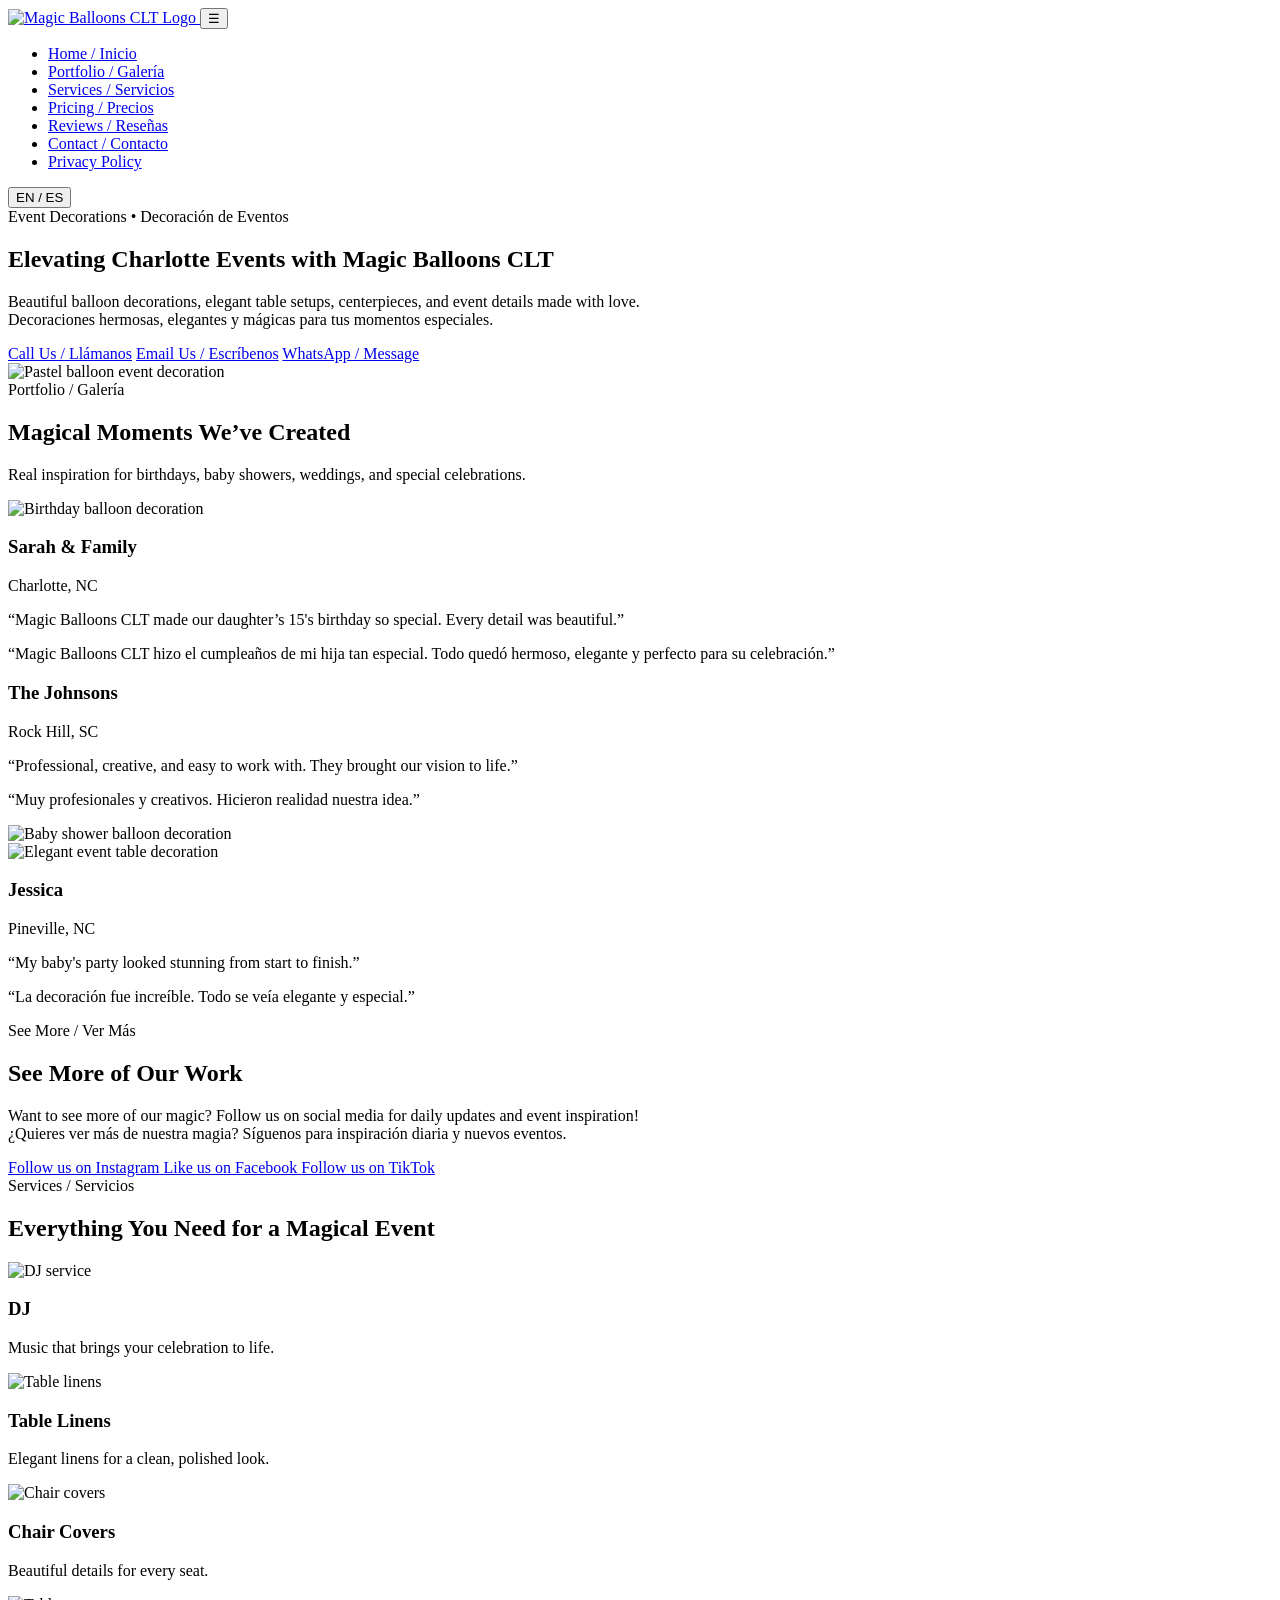
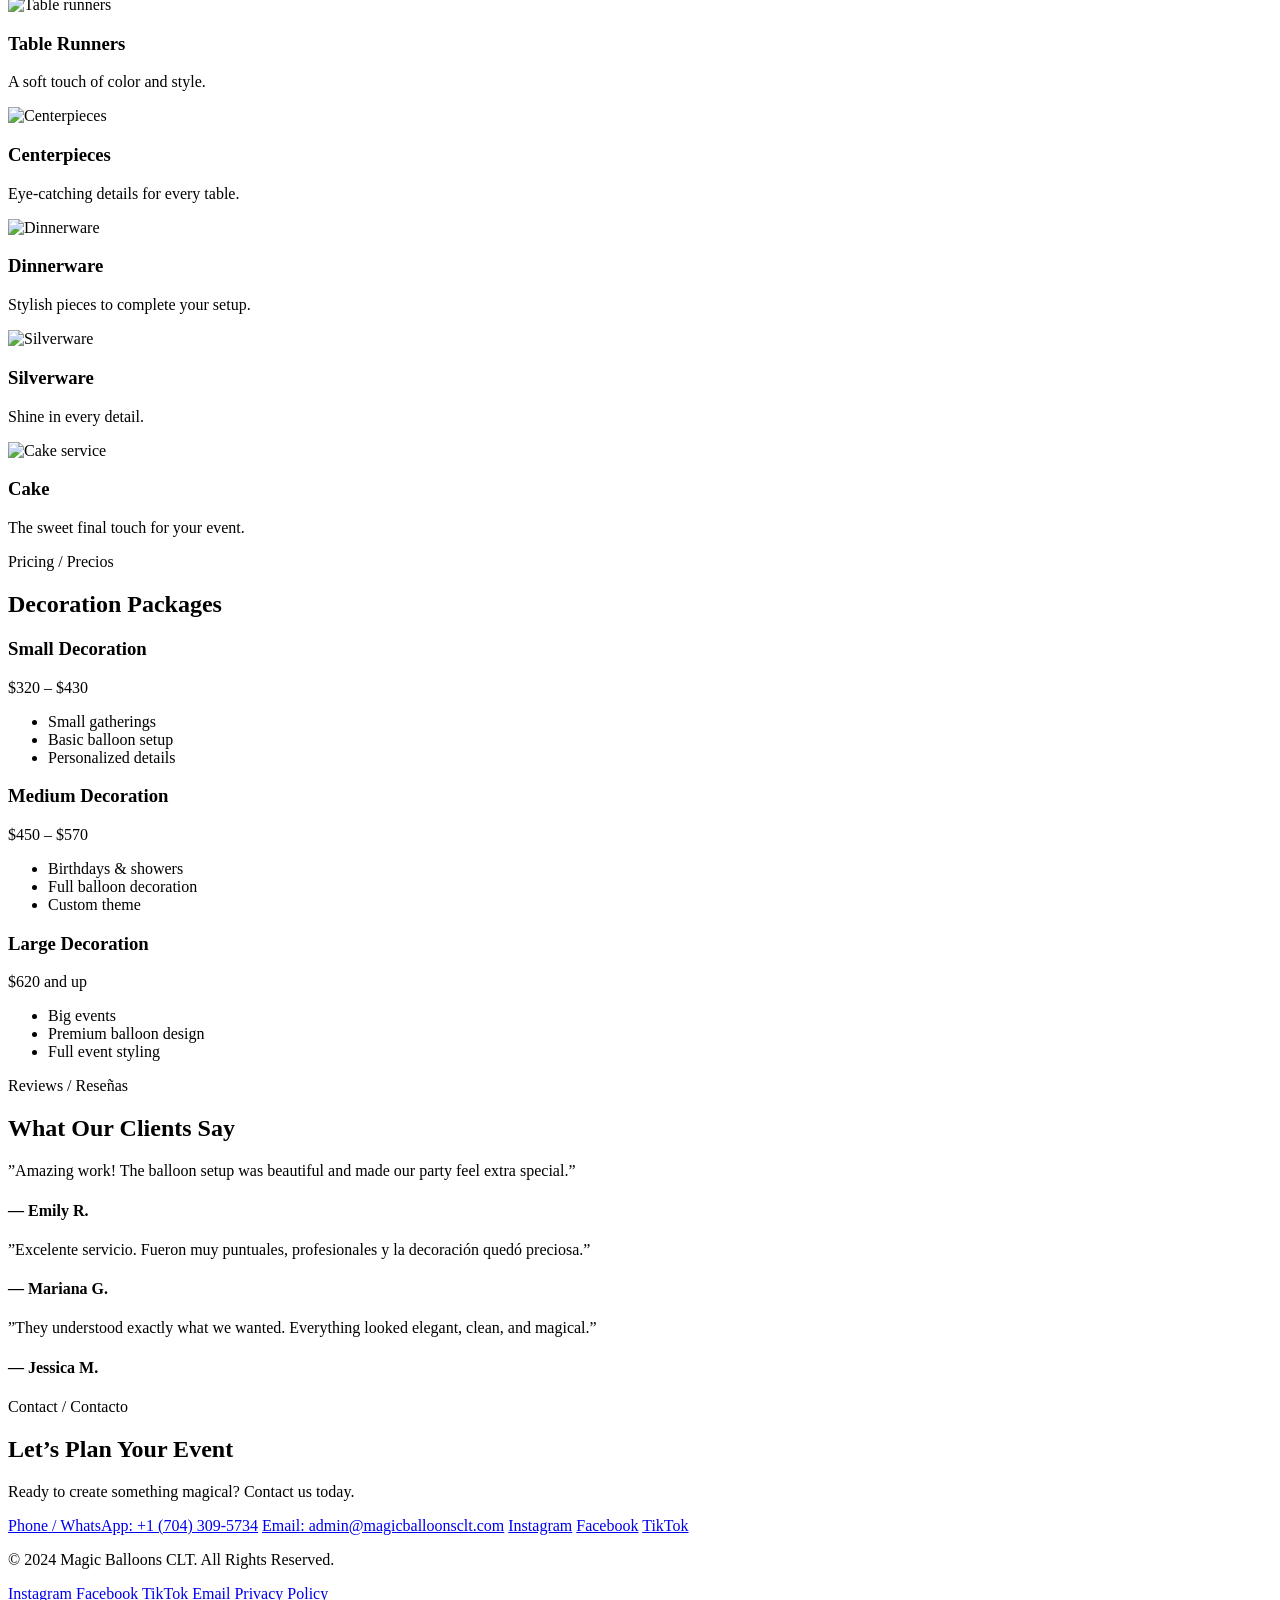
==== index.html @ 73c64462 "Add files via upload" ====
<!DOCTYPE html>
<!-- cSpell:disable -->
<html lang="en">
<head>
  <meta charset="UTF-8" />
  <meta name="viewport" content="width=device-width, initial-scale=1.0" />
  <title>Magic Balloons CLT | Event Decorations in Charlotte</title>

  <!-- Google Font -->
  <link rel="preconnect" href="https://fonts.googleapis.com">
  <link rel="preconnect" href="https://fonts.gstatic.com" crossorigin>
  <link href="https://fonts.googleapis.com/css2?family=Poppins:wght@300;400;500;600;700&display=swap" rel="stylesheet">

  <!-- CSS -->
  <link rel="stylesheet" href="css/style.css" />
</head>

<body>

  <!-- NAVBAR -->
  <header class="header">
    <nav class="navbar">
      <a href="#home" class="logo-wrap">
        <!-- Replace this file with your real logo -->
        <img src="assets/logo/logo.png" alt="Magic Balloons CLT Logo" class="logo" />
      </a>

      <button class="menu-toggle" id="menuToggle">☰</button>

      <ul class="nav-links" id="navLinks">
        <li><a href="#home">Home / Inicio</a></li>
        <li><a href="#portfolio">Portfolio / Galería</a></li>
        <li><a href="#services">Services / Servicios</a></li>
        <li><a href="#pricing">Pricing / Precios</a></li>
        <li><a href="#reviews">Reviews / Reseñas</a></li>
        <li><a href="#contact">Contact / Contacto</a></li>
        <li><a href="privacy-policy.html">Privacy Policy</a></li>
      </ul>

      <button id="languageToggle" class="btn btn-pink">EN / ES</button>
    </nav>
  </header>

  <!-- HERO -->
  <section id="home" class="hero section">
    <div class="hero-content">
      <span class="eyebrow">Event Decorations • Decoración de Eventos</span>
      <h1><span data-en="Elevating Charlotte Events with Magic Balloons CLT" data-es="Elevando los Eventos de Charlotte con Magic Balloons CLT">Elevating Charlotte Events with Magic Balloons CLT</span></h1>
      <p>
        <span data-en="Beautiful balloon decorations, elegant table setups, centerpieces, and event details made with love." data-es="Decoraciones hermosas de globos, mesas elegantes, centros de mesa y detalles de eventos hechos con amor.">Beautiful balloon decorations, elegant table setups, centerpieces, and event details made with love.</span>
        <br />
        Decoraciones hermosas, elegantes y mágicas para tus momentos especiales.
      </p>

      <div class="hero-buttons">
        <a href="tel:+17043095734" class="btn btn-pink">Call Us / Llámanos</a>
        <a href="mailto:admin@magicballoonsclt.com" class="btn btn-blue">Email Us / Escríbenos</a>
        <a href="https://wa.me/17043095734" target="_blank" class="btn btn-green">WhatsApp / Message</a>
      </div>
    </div>

    <div class="hero-image">
      <!-- Replace with your best event photo -->
      <img src="assets/portfolio/portfolio-1.jpg" alt="Pastel balloon event decoration" />
    </div>
  </section>

  <!-- PORTFOLIO GRID -->
  <section id="portfolio" class="section">
    <div class="section-heading">
      <span class="eyebrow">Portfolio / Galería</span>
      <h2><span data-en="Magical Moments We’ve Created" data-es="Momentos Mágicos que Hemos Creado">Magical Moments We’ve Created</span></h2>
      <p><span data-en="Real inspiration for birthdays, baby showers, weddings, and special celebrations." data-es="Inspiración real para cumpleaños, baby showers, bodas y celebraciones especiales.">Real inspiration for birthdays, baby showers, weddings, and special celebrations.</span></p>
    </div>

    <div class="portfolio-grid">
      <div class="portfolio-image">
        <!-- Replace image -->
        <img src="assets/portfolio/portfolio-2.jpg" alt="Birthday balloon decoration" />
      </div>
      <div class="portfolio-text">
        <h3>Sarah & Family</h3>
        <span>Charlotte, NC</span>
        <p>“Magic Balloons CLT made our daughter’s 15&#39;s birthday so special. Every detail was beautiful.”</p>
        <p>“Magic Balloons CLT hizo el cumpleaños de mi hija tan especial. Todo quedó hermoso, elegante y perfecto para su celebración.”</p>
      </div>

      <div class="portfolio-text">
        <h3>The Johnsons</h3>
        <span>Rock Hill, SC</span>
        <p>“Professional, creative, and easy to work with. They brought our vision to life.”</p>
        <p>“Muy profesionales y creativos. Hicieron realidad nuestra idea.”</p>
      </div>
      <div class="portfolio-image">
        <!-- Replace image -->
        <img src="assets/portfolio/portfolio-3.jpg" alt="Baby shower balloon decoration" />
      </div>

      <div class="portfolio-image">
        <!-- Replace image -->
        <img src="assets/portfolio/portfolio-4.jpg" alt="Elegant event table decoration" />
      </div>
      <div class="portfolio-text">
        <h3>Jessica</h3>
        <span>Pineville, NC</span>
        <p>“My baby&#39;s party looked stunning from start to finish.”</p>
        <p>“La decoración fue increíble. Todo se veía elegante y especial.”</p>
      </div>
    </div>
  </section>

  <!-- SEE MORE SECTION -->
  <section class="see-more section">
    <div class="see-more-card">
      <span class="eyebrow">See More / Ver Más</span>
      <h2><span data-en="See More of Our Work" data-es="Ver Más de Nuestro Trabajo">See More of Our Work</span></h2>
      <p>
        <span data-en="Want to see more of our magic? Follow us on social media for daily updates and event inspiration!" data-es="¿Quieres ver más de nuestra magia? ¡Síguenos en redes sociales para actualizaciones diarias e inspiración de eventos!">Want to see more of our magic? Follow us on social media for daily updates and event inspiration!</span>
        <br />
        ¿Quieres ver más de nuestra magia? Síguenos para inspiración diaria y nuevos eventos.
      </p>

      <div class="social-buttons">
        <a href="https://www.instagram.com/magicballoonsclt?igsh=MTRoYjF4N2t4OHBlaQ%3D%3D&utm_source=qr" target="_blank" class="btn btn-pink">
          <span data-en="Follow us on Instagram" data-es="Síguenos en Instagram">Follow us on Instagram</span>
        </a>
        <a href="https://www.facebook.com/share/17bnKB3iyw/?mibextid=wwXIfr" target="_blank" class="btn btn-blue">
          <span data-en="Like us on Facebook" data-es="Dale like en Facebook">Like us on Facebook</span>
        </a>
        <a href="https://www.tiktok.com/@magic.balloons.cl?_r=1&_t=ZT-95vWuaueBH3" target="_blank" class="btn btn-green">
          <span data-en="Follow us on TikTok" data-es="Síguenos en TikTok">Follow us on TikTok</span>
        </a>
      </div>
    </div>
  </section>

  <!-- SERVICES -->
  <section id="services" class="section services">
    <div class="section-heading">
      <span class="eyebrow">Services / Servicios</span>
      <h2><span data-en="Everything You Need for a Magical Event" data-es="Todo lo que Necesitas para un Evento Mágico">Everything You Need for a Magical Event</span></h2>
    </div>

    <div class="services-grid">
      <!-- Replace service images inside assets/services/ -->
      <div class="service-card">
        <img src="assets/services/dj.jpg" alt="DJ service" />
        <h3><span data-en="DJ" data-es="DJ">DJ</span></h3>
        <p><span data-en="Music that brings your celebration to life." data-es="Música que trae tu celebración a la vida.">Music that brings your celebration to life.</span></p>
      </div>

      <div class="service-card">
        <img src="assets/services/table-linens.jpg" alt="Table linens" />
        <h3><span data-en="Table Linens" data-es="Manteles de Mesa">Table Linens</span></h3>
        <p><span data-en="Elegant linens for a clean, polished look." data-es="Manteles elegantes para un look limpio y pulido.">Elegant linens for a clean, polished look.</span></p>
      </div>

      <div class="service-card">
        <img src="assets/services/chair-covers.jpg" alt="Chair covers" />
        <h3><span data-en="Chair Covers" data-es="Fundas para Sillas">Chair Covers</span></h3>
        <p><span data-en="Beautiful details for every seat." data-es="Detalles hermosos para cada asiento.">Beautiful details for every seat.</span></p>
      </div>

      <div class="service-card">
        <img src="assets/services/table-runners.jpg" alt="Table runners" />
        <h3><span data-en="Table Runners" data-es="Corredores de Mesa">Table Runners</span></h3>
        <p><span data-en="A soft touch of color and style." data-es="Un toque suave de color y estilo.">A soft touch of color and style.</span></p>
      </div>

      <div class="service-card">
        <img src="assets/services/centerpieces.jpg" alt="Centerpieces" />
        <h3><span data-en="Centerpieces" data-es="Centros de Mesa">Centerpieces</span></h3>
        <p><span data-en="Eye-catching details for every table." data-es="Detalles que llaman la atención en cada mesa.">Eye-catching details for every table.</span></p>
      </div>

      <div class="service-card">
        <img src="assets/services/dinnerware.jpg" alt="Dinnerware" />
        <h3><span data-en="Dinnerware" data-es="Vajilla">Dinnerware</span></h3>
        <p><span data-en="Stylish pieces to complete your setup." data-es="Piezas elegantes para completar tu configuración.">Stylish pieces to complete your setup.</span></p>
      </div>

      <div class="service-card">
        <img src="assets/services/silverware.jpg" alt="Silverware" />
        <h3><span data-en="Silverware" data-es="Cubiertos">Silverware</span></h3>
        <p><span data-en="Shine in every detail." data-es="Brilla en cada detalle.">Shine in every detail.</span></p>
      </div>

      <div class="service-card">
        <img src="assets/services/cake.jpg" alt="Cake service" />
        <h3><span data-en="Cake" data-es="Pastel">Cake</span></h3>
        <p><span data-en="The sweet final touch for your event." data-es="El toque final dulce para tu evento.">The sweet final touch for your event.</span></p>
      </div>
    </div>
  </section>

  <!-- PRICING -->
  <section id="pricing" class="section pricing">
    <div class="section-heading">
      <span class="eyebrow">Pricing / Precios</span>
      <h2><span data-en="Decoration Packages" data-es="Paquetes de Decoración">Decoration Packages</span></h2>
    </div>

    <div class="pricing-grid">
      <div class="price-card">
        <h3><span data-en="Small Decoration" data-es="Decoración Pequeña">Small Decoration</span></h3>
        <p class="price"><span data-en="$320 – $430" data-es="$320 – $430">$320 – $430</span></p>
        <ul>
          <li><span data-en="Small gatherings" data-es="Pequeñas reuniones">Small gatherings</span></li>
          <li><span data-en="Basic balloon setup" data-es="Configuración básica de globos">Basic balloon setup</span></li>
          <li><span data-en="Personalized details" data-es="Detalles personalizados">Personalized details</span></li>
        </ul>
      </div>

      <div class="price-card featured">
        <h3><span data-en="Medium Decoration" data-es="Decoración Mediana">Medium Decoration</span></h3>
        <p class="price"><span data-en="$450 – $570" data-es="$450 – $570">$450 – $570</span></p>
        <ul>
          <li><span data-en="Birthdays & showers" data-es="Cumpleaños y baby showers">Birthdays & showers</span></li>
          <li><span data-en="Full balloon decoration" data-es="Decoración completa de globos">Full balloon decoration</span></li>
          <li><span data-en="Custom theme" data-es="Tema personalizado">Custom theme</span></li>
        </ul>
      </div>

      <div class="price-card">
        <h3><span data-en="Large Decoration" data-es="Decoración Grande">Large Decoration</span></h3>
        <p class="price"><span data-en="$620 and up" data-es="$620 y más">$620 and up</span></p>
        <ul>
          <li><span data-en="Big events" data-es="Eventos grandes">Big events</span></li>
          <li><span data-en="Premium balloon design" data-es="Diseño premium de globos">Premium balloon design</span></li>
          <li><span data-en="Full event styling" data-es="Estilo completo del evento">Full event styling</span></li>
        </ul>
      </div>
    </div>
  </section>

  <!-- REVIEWS -->
  <section id=”reviews” class=”section reviews”>
    <div class=”section-heading”>
      <span class=”eyebrow”>Reviews / Reseñas</span>
      <h2><span data-en=”What Our Clients Say” data-es=”Qué Dicen Nuestros Clientes”>What Our Clients Say</span></h2>
    </div>

    <div class=”reviews-grid”>
      <div class=”review-card”>
        <p><span data-en=””Amazing work! The balloon setup was beautiful and made our party feel extra special.”” data-es=””¡Trabajo increíble! La configuración de globos fue hermosa e hizo que nuestra fiesta se sintiera extra especial.””>”Amazing work! The balloon setup was beautiful and made our party feel extra special.”</span></p>
        <h4><span data-en=”— Emily R.” data-es=”— Emily R.”>— Emily R.</span></h4>
      </div>

      <div class=”review-card”>
        <p>”Excelente servicio. Fueron muy puntuales, profesionales y la decoración quedó preciosa.”</p>
        <h4><span data-en=”— Mariana G.” data-es=”— Mariana G.”>— Mariana G.</span></h4>
      </div>

      <div class=”review-card”>
        <p><span data-en=””They understood exactly what we wanted. Everything looked elegant, clean, and magical.”” data-es=””Entendieron exactamente lo que queríamos. Todo se veía elegante, limpio y mágico.””>”They understood exactly what we wanted. Everything looked elegant, clean, and magical.”</span></p>
        <h4><span data-en=”— Jessica M.” data-es=”— Jessica M.”>— Jessica M.</span></h4>
      </div>
    </div>
  </section>

  <!-- CONTACT -->
  <section id="contact" class="section contact">
    <div class="section-heading">
      <span class="eyebrow">Contact / Contacto</span>
      <h2><span data-en="Let’s Plan Your Event" data-es="Planeemos tu Evento">Let’s Plan Your Event</span></h2>
      <p><span data-en="Ready to create something magical? Contact us today." data-es="¿Listo para crear algo mágico? Contáctanos hoy.">Ready to create something magical? Contact us today.</span></p>
    </div>

    <div class="contact-box">
      <a href="tel:+17043095734">Phone / WhatsApp: +1 (704) 309-5734</a>
      <a href="mailto:admin@magicballoonsclt.com">Email: admin@magicballoonsclt.com</a>
      <a href="https://www.instagram.com/magicballoonsclt?igsh=MTRoYjF4N2t4OHBlaQ%3D%3D&utm_source=qr" target="_blank">Instagram</a>
      <a href="https://www.facebook.com/share/17bnKB3iyw/?mibextid=wwXIfr" target="_blank">Facebook</a>
      <a href="https://www.tiktok.com/@magic.balloons.cl?_r=1&_t=ZT-95vWuaueBH3" target="_blank">TikTok</a>
    </div>
  </section>

  <!-- FOOTER -->
  <footer class="footer">
    <p><span data-en="© 2024 Magic Balloons CLT. All Rights Reserved." data-es="© 2024 Magic Balloons CLT. Todos los Derechos Reservados.">© 2024 Magic Balloons CLT. All Rights Reserved.</span></p>
    <div class="footer-links">
      <a href="https://www.instagram.com/magicballoonsclt?igsh=MTRoYjF4N2t4OHBlaQ%3D%3D&utm_source=qr" target="_blank">Instagram</a>
      <a href="https://www.facebook.com/share/17bnKB3iyw/?mibextid=wwXIfr" target="_blank">Facebook</a>
      <a href="https://www.tiktok.com/@magic.balloons.cl?_r=1&_t=ZT-95vWuaueBH3" target="_blank">TikTok</a>
      <a href="mailto:admin@magicballoonsclt.com">Email</a>
      <a href="privacy-policy.html">Privacy Policy</a>
    </div>
  </footer>

  <!-- JS -->
  <script src="js/script.js"></script>
</body>
</html>
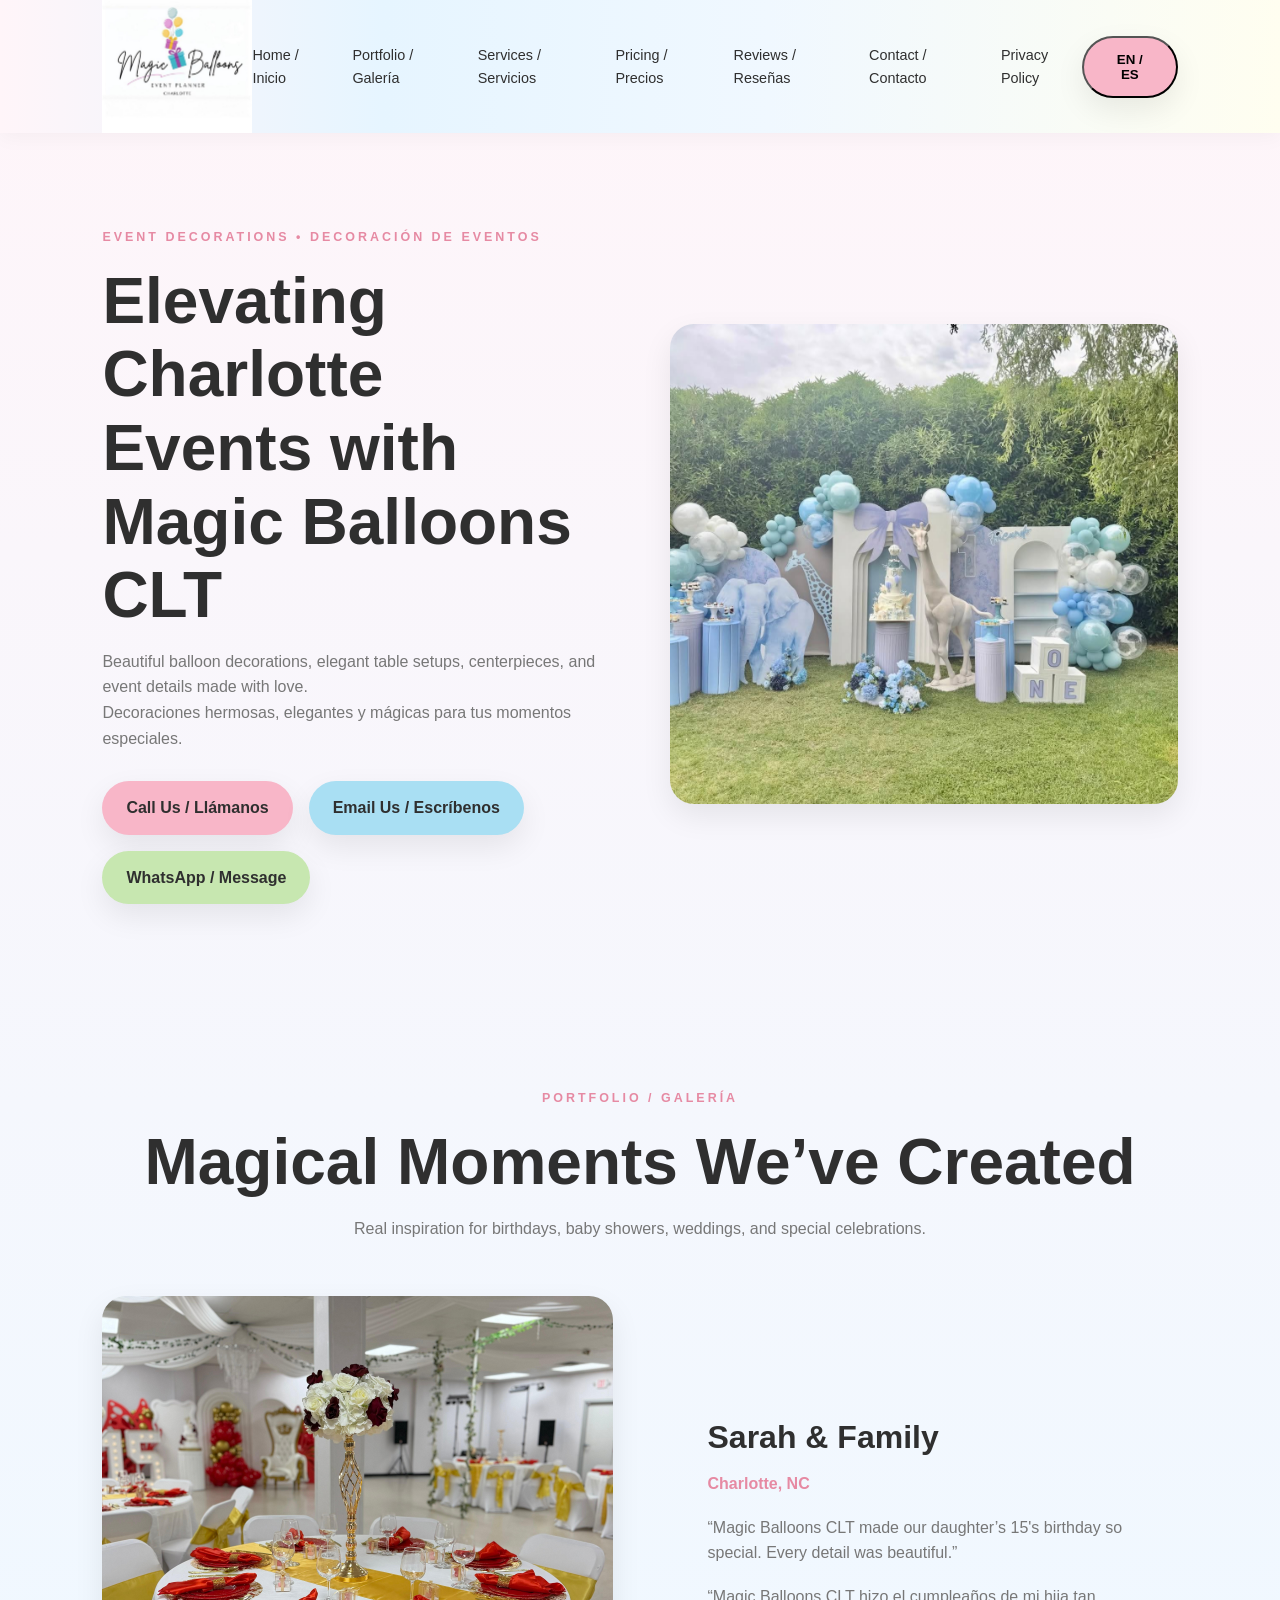
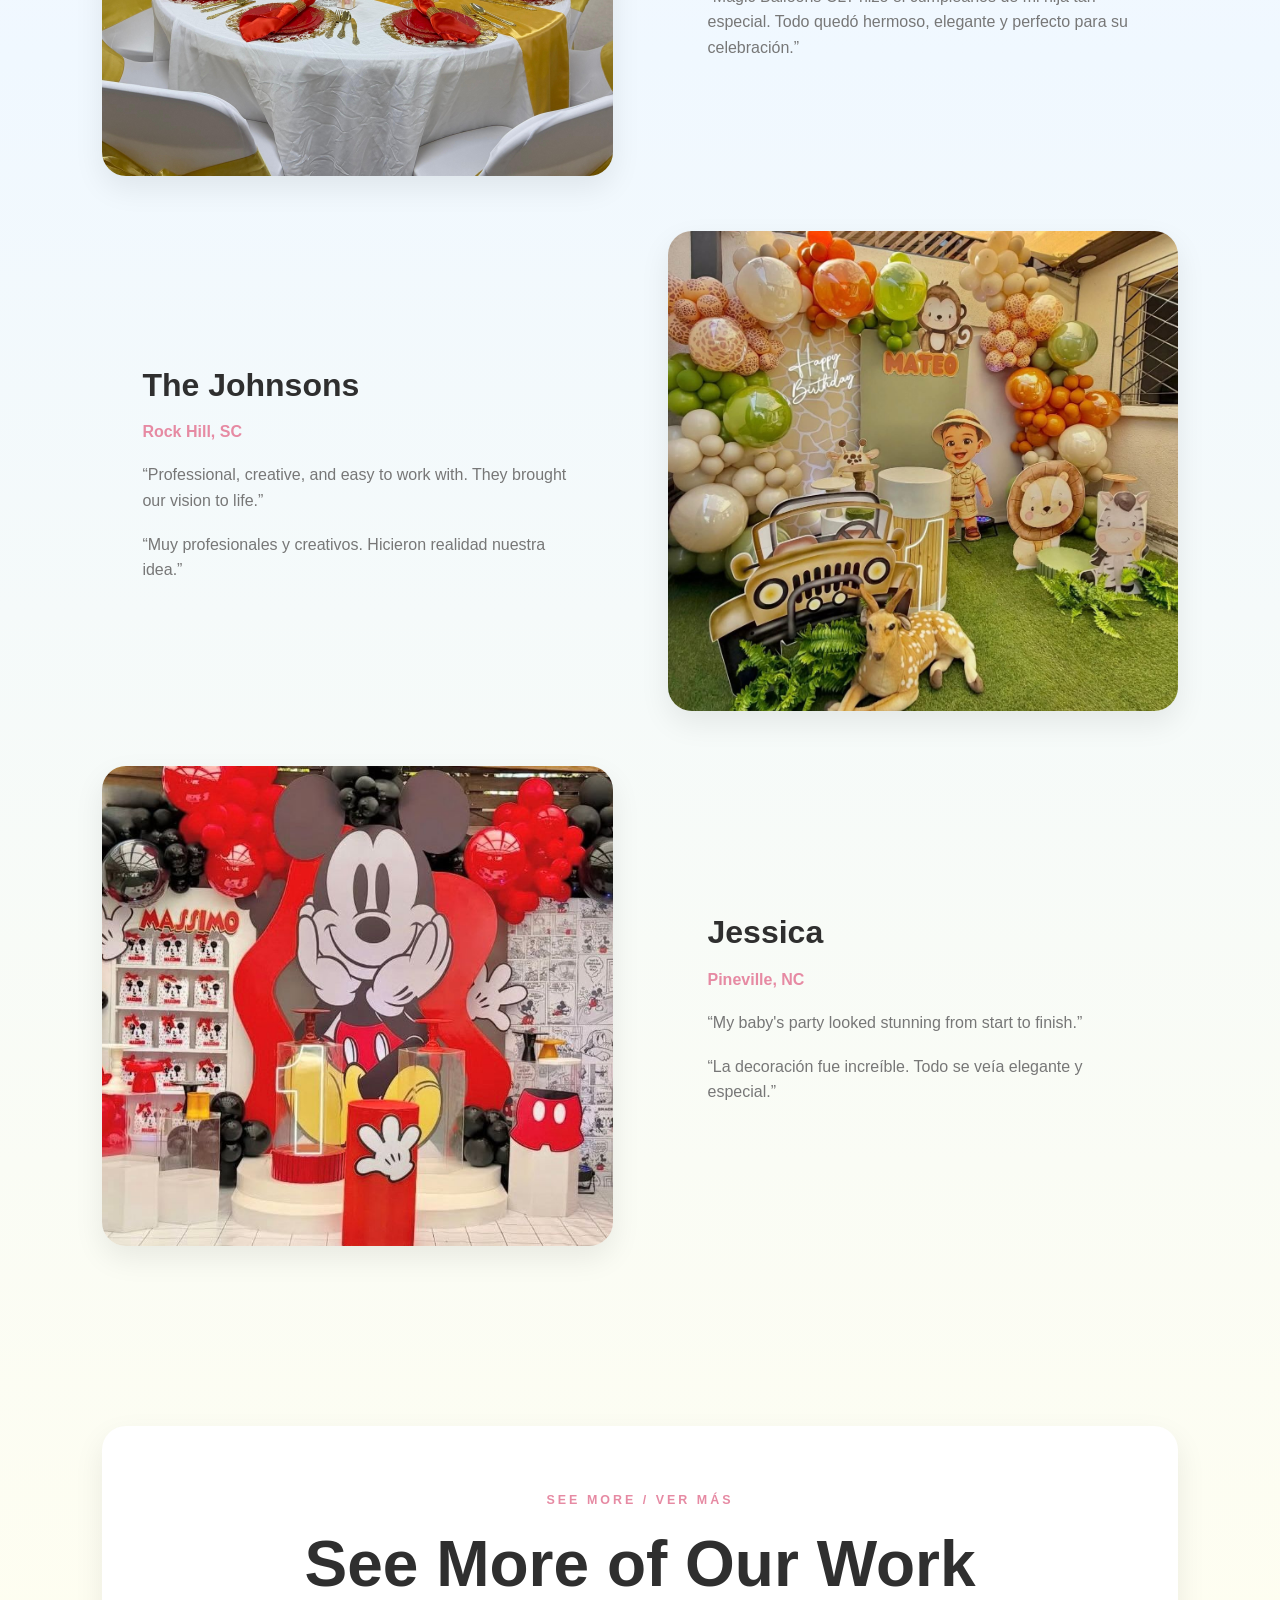
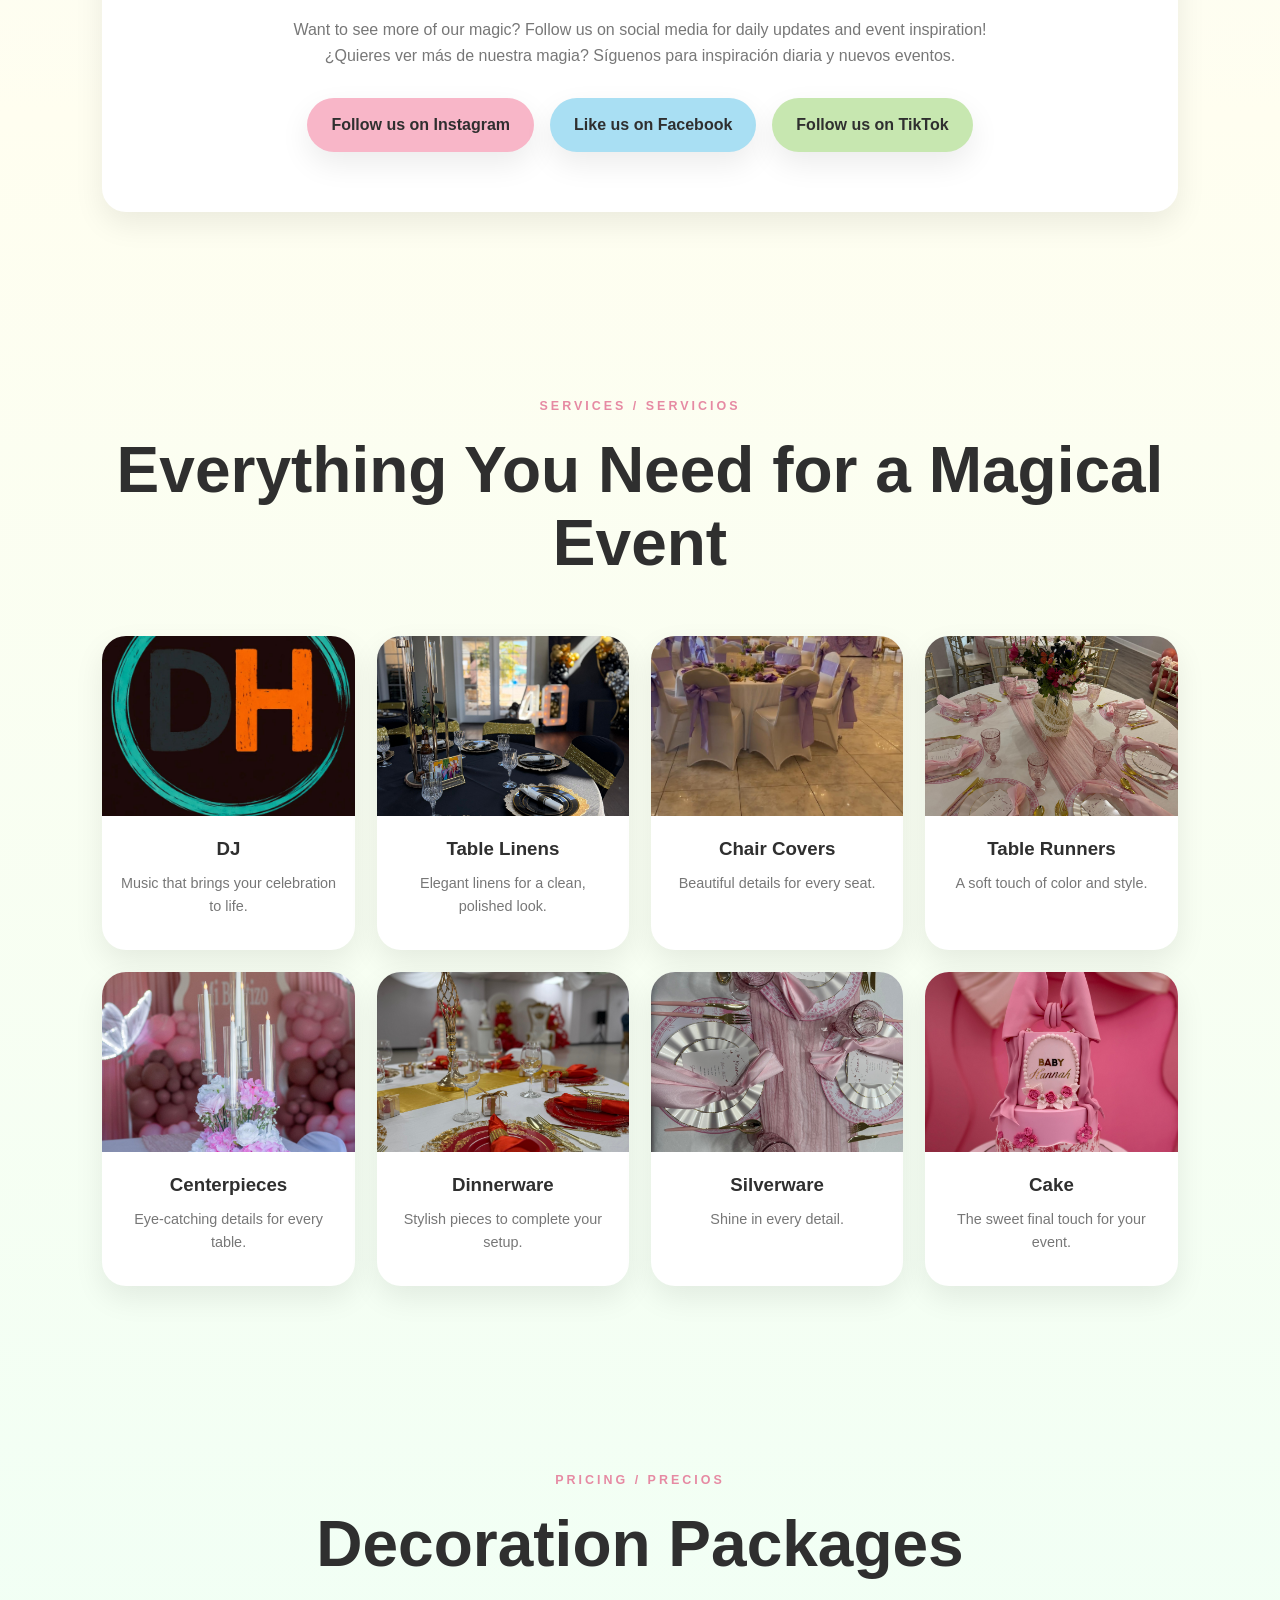
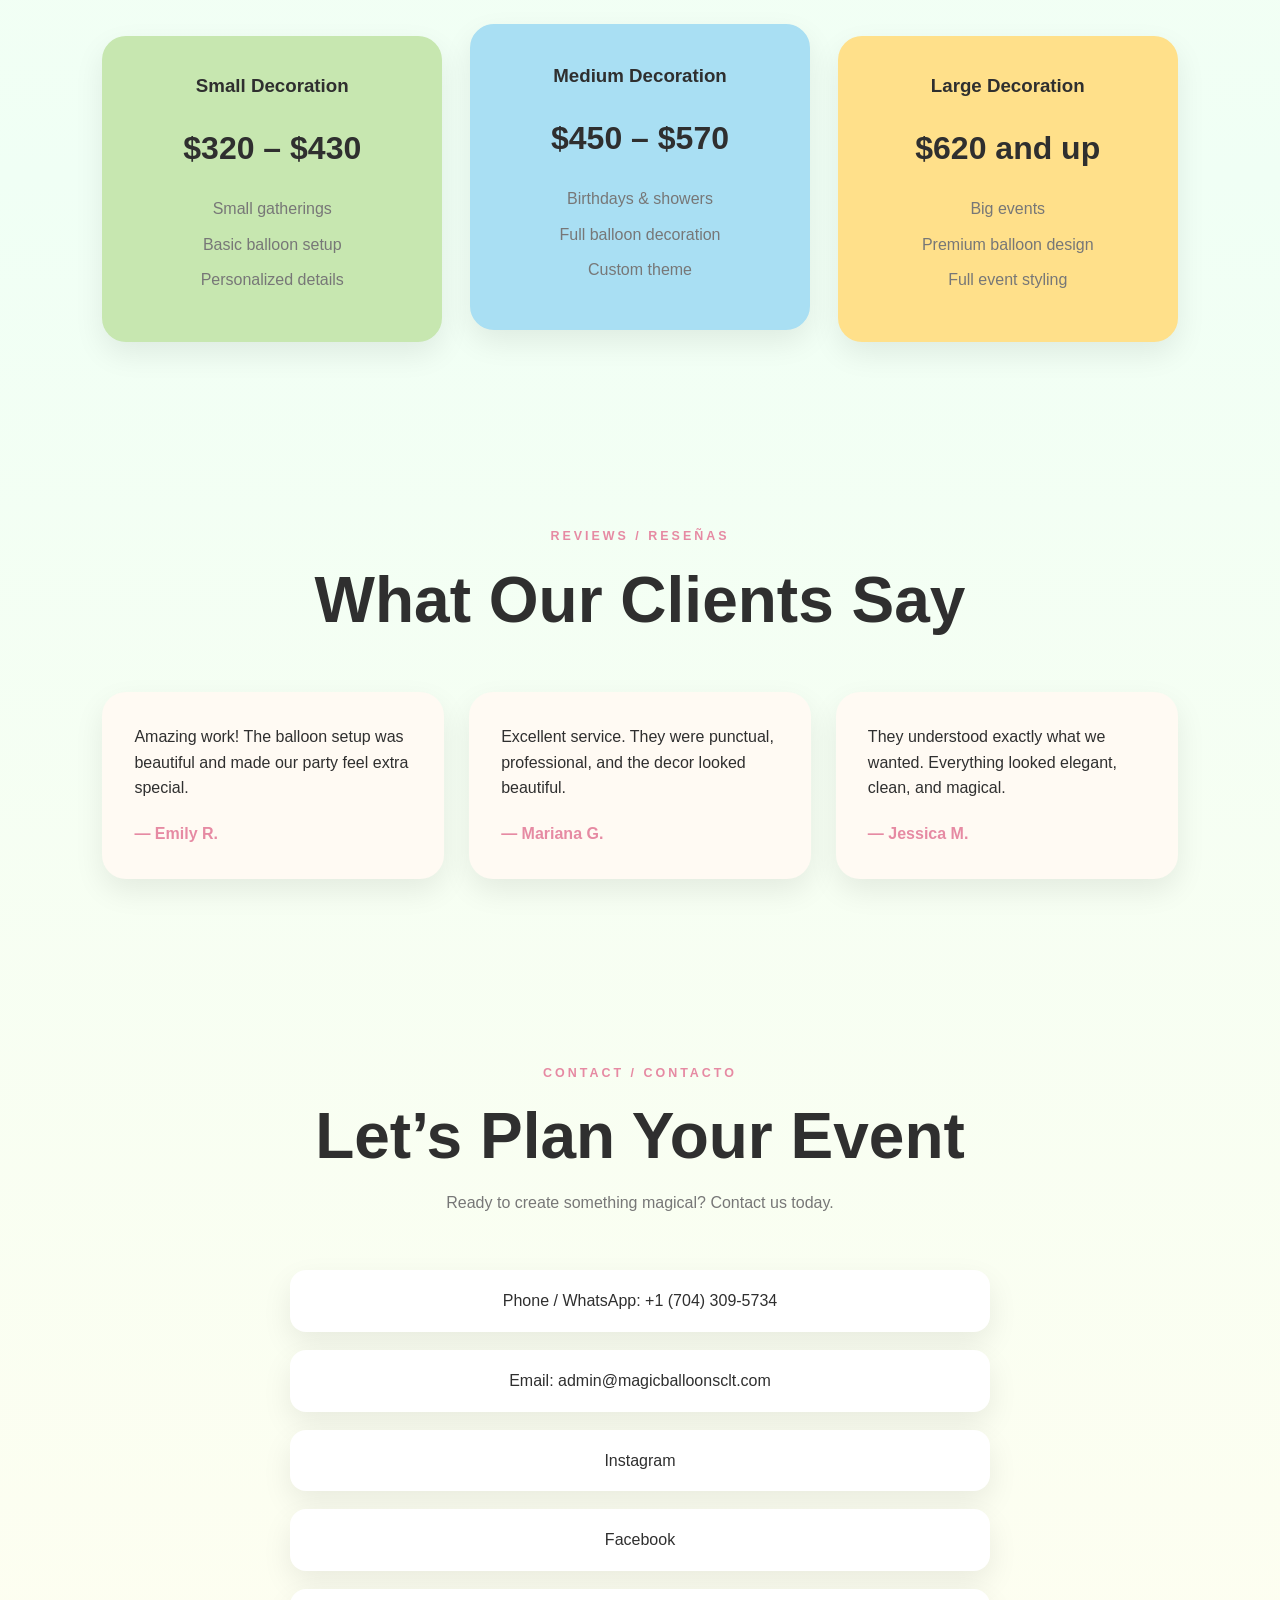
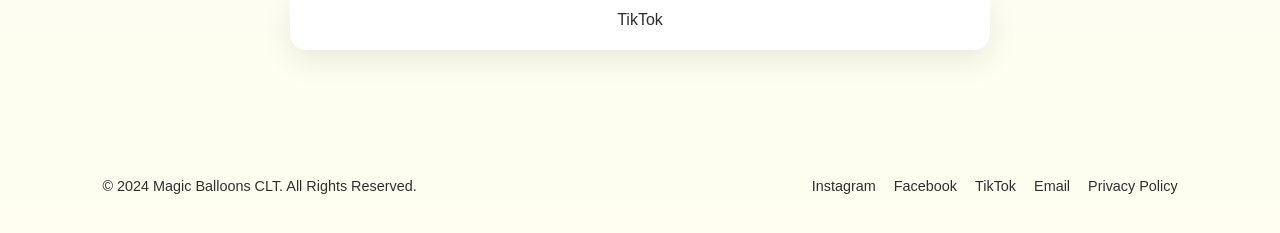
==== commit 6d4097a9: "Add files via upload" ====
--- a/index.html
+++ b/index.html
@@ -234,26 +234,26 @@
   </section>
 
   <!-- REVIEWS -->
-  <section id=”reviews” class=”section reviews”>
-    <div class=”section-heading”>
-      <span class=”eyebrow”>Reviews / Reseñas</span>
-      <h2><span data-en=”What Our Clients Say” data-es=”Qué Dicen Nuestros Clientes”>What Our Clients Say</span></h2>
-    </div>
-
-    <div class=”reviews-grid”>
-      <div class=”review-card”>
-        <p><span data-en=””Amazing work! The balloon setup was beautiful and made our party feel extra special.”” data-es=””¡Trabajo increíble! La configuración de globos fue hermosa e hizo que nuestra fiesta se sintiera extra especial.””>”Amazing work! The balloon setup was beautiful and made our party feel extra special.”</span></p>
-        <h4><span data-en=”— Emily R.” data-es=”— Emily R.”>— Emily R.</span></h4>
-      </div>
-
-      <div class=”review-card”>
-        <p>”Excelente servicio. Fueron muy puntuales, profesionales y la decoración quedó preciosa.”</p>
-        <h4><span data-en=”— Mariana G.” data-es=”— Mariana G.”>— Mariana G.</span></h4>
-      </div>
-
-      <div class=”review-card”>
-        <p><span data-en=””They understood exactly what we wanted. Everything looked elegant, clean, and magical.”” data-es=””Entendieron exactamente lo que queríamos. Todo se veía elegante, limpio y mágico.””>”They understood exactly what we wanted. Everything looked elegant, clean, and magical.”</span></p>
-        <h4><span data-en=”— Jessica M.” data-es=”— Jessica M.”>— Jessica M.</span></h4>
+  <section id="reviews" class="section reviews">
+    <div class="section-heading">
+      <span class="eyebrow">Reviews / Reseñas</span>
+      <h2><span data-en="What Our Clients Say" data-es="Qué Dicen Nuestros Clientes">What Our Clients Say</span></h2>
+    </div>
+
+    <div class="reviews-grid">
+      <div class="review-card">
+        <p><span data-en="Amazing work! The balloon setup was beautiful and made our party feel extra special." data-es="¡Trabajo increíble! La configuración de globos fue hermosa e hizo que nuestra fiesta se sintiera extra especial.">Amazing work! The balloon setup was beautiful and made our party feel extra special.</span></p>
+        <h4><span data-en="— Emily R." data-es="— Emily R.">— Emily R.</span></h4>
+      </div>
+
+      <div class="review-card">
+        <p><span data-en="Excellent service. They were punctual, professional, and the decor looked beautiful." data-es="Excelente servicio. Fueron muy puntuales, profesionales y la decoración quedó preciosa.">Excellent service. They were punctual, professional, and the decor looked beautiful.</span></p>
+        <h4><span data-en="— Mariana G." data-es="— Mariana G.">— Mariana G.</span></h4>
+      </div>
+
+      <div class="review-card">
+        <p><span data-en="They understood exactly what we wanted. Everything looked elegant, clean, and magical." data-es="Entendieron exactamente lo que queríamos. Todo se veía elegante, limpio y mágico.">They understood exactly what we wanted. Everything looked elegant, clean, and magical.</span></p>
+        <h4><span data-en="— Jessica M." data-es="— Jessica M.">— Jessica M.</span></h4>
       </div>
     </div>
   </section>
--- a/css/style.css
+++ b/css/style.css
@@ -0,0 +1,504 @@
+:root {
+  --white: #ffffff;
+  --cream: #fffaf3;
+  --pink: #f8b6c8;
+  --blue: #a9dff3;
+  --yellow: #ffe08a;
+  --green: #c7e7b0;
+  --text: #2f2f2f;
+  --muted: #777777;
+  --gray: #f3f3f3;
+  --shadow: 0 12px 30px rgba(0, 0, 0, 0.08);
+  --radius: 24px;
+}
+
+* {
+  margin: 0;
+  padding: 0;
+  box-sizing: border-box;
+}
+
+html {
+  scroll-behavior: smooth;
+}
+
+body {
+  font-family: "Poppins", sans-serif;
+  background: linear-gradient(180deg, #fff5f9 0%, #f0f8ff 25%, #fffef0 50%, #f0fff5 75%, #fffef0 100%);
+  color: var(--text);
+  line-height: 1.6;
+  min-height: 100vh;
+}
+
+img {
+  width: 100%;
+  display: block;
+}
+
+a {
+  text-decoration: none;
+  color: inherit;
+}
+
+.section {
+  padding: 90px 8%;
+}
+
+.header {
+  position: sticky;
+  top: 0;
+  background: linear-gradient(90deg, #fff5f9 0%, #e6f5ff 30%, #f0f8ff 60%, #fffef0 100%);
+  backdrop-filter: blur(12px);
+  z-index: 1000;
+  box-shadow: 0 4px 20px rgba(0, 0, 0, 0.04);
+}
+
+.navbar {
+  min-height: 85px;
+  padding: 0 8%;
+  display: flex;
+  align-items: center;
+  justify-content: space-between;
+}
+
+.logo {
+  width: 150px;
+  background: transparent;
+}
+
+.logo-wrap {
+  background: transparent;
+  display: flex;
+  align-items: center;
+}
+
+.nav-links {
+  display: flex;
+  gap: 24px;
+  list-style: none;
+  font-size: 0.9rem;
+}
+
+.nav-links a:hover {
+  color: #e68aa3;
+}
+
+.menu-toggle {
+  display: none;
+  background: none;
+  border: none;
+  font-size: 2rem;
+}
+
+/* HERO */
+
+.hero {
+  min-height: 90vh;
+  display: grid;
+  grid-template-columns: 1fr 1fr;
+  align-items: center;
+  gap: 60px;
+  background: transparent;
+}
+
+.eyebrow {
+  color: #e68aa3;
+  text-transform: uppercase;
+  letter-spacing: 3px;
+  font-size: 0.78rem;
+  font-weight: 700;
+}
+
+.hero h1,
+.section-heading h2,
+.see-more h2 {
+  font-size: clamp(2rem, 5vw, 4rem);
+  line-height: 1.15;
+  margin: 16px 0;
+}
+
+.hero p,
+.section-heading p,
+.see-more p {
+  color: var(--muted);
+  max-width: 720px;
+}
+
+.hero-buttons,
+.social-buttons {
+  display: flex;
+  flex-wrap: wrap;
+  gap: 16px;
+  margin-top: 30px;
+}
+
+.btn {
+  padding: 14px 24px;
+  border-radius: 999px;
+  font-weight: 600;
+  box-shadow: var(--shadow);
+  transition: transform 0.3s ease;
+}
+
+.btn:hover {
+  transform: translateY(-3px);
+}
+
+.btn-pink {
+  background: var(--pink);
+}
+
+.btn-blue {
+  background: var(--blue);
+}
+
+.btn-green {
+  background: var(--green);
+}
+
+.hero-image img,
+.portfolio-image img {
+  border-radius: var(--radius);
+  box-shadow: var(--shadow);
+  object-fit: cover;
+  height: 480px;
+}
+
+/* SECTIONS */
+
+.section-heading {
+  text-align: center;
+  margin-bottom: 55px;
+}
+
+.section-heading p {
+  margin: 0 auto;
+}
+
+/* PORTFOLIO */
+
+.portfolio-grid {
+  display: grid;
+  grid-template-columns: 1fr 1fr;
+  gap: 55px;
+  align-items: center;
+}
+
+.portfolio-text {
+  padding: 40px;
+}
+
+.portfolio-text h3 {
+  font-size: 2rem;
+  margin-bottom: 8px;
+}
+
+.portfolio-text span {
+  color: #e68aa3;
+  font-weight: 600;
+}
+
+.portfolio-text p {
+  margin-top: 18px;
+  color: var(--muted);
+}
+
+/* SEE MORE */
+
+.see-more {
+  background: transparent;
+}
+
+.see-more-card {
+  text-align: center;
+  background: var(--white);
+  padding: 60px 30px;
+  border-radius: var(--radius);
+  box-shadow: var(--shadow);
+}
+
+.see-more-card p {
+  margin: 0 auto;
+}
+
+.see-more-card .social-buttons {
+  justify-content: center;
+}
+
+/* SERVICES */
+
+.services {
+  background: transparent;
+}
+
+.services-grid {
+  display: grid;
+  grid-template-columns: repeat(4, 1fr);
+  gap: 22px;
+}
+
+.service-card {
+  background: var(--white);
+  border-radius: var(--radius);
+  overflow: hidden;
+  box-shadow: var(--shadow);
+  text-align: center;
+  padding-bottom: 24px;
+}
+
+.service-card img {
+  height: 180px;
+  object-fit: cover;
+}
+
+.service-card h3 {
+  margin-top: 18px;
+}
+
+.service-card p {
+  padding: 8px 18px;
+  color: var(--muted);
+  font-size: 0.9rem;
+}
+
+/* PRICING */
+
+.pricing {
+  background: transparent;
+}
+
+.pricing-grid {
+  display: grid;
+  grid-template-columns: repeat(3, 1fr);
+  gap: 28px;
+}
+
+.price-card {
+  background: var(--white);
+  border-radius: var(--radius);
+  padding: 35px;
+  box-shadow: var(--shadow);
+  text-align: center;
+}
+
+.price-card:nth-child(1) {
+  background: var(--green);
+}
+
+.price-card:nth-child(2) {
+  background: var(--blue);
+}
+
+.price-card:nth-child(3) {
+  background: var(--yellow);
+}
+
+.price-card.featured {
+  transform: translateY(-12px);
+  border: 2px solid var(--blue);
+}
+
+.price {
+  font-size: 2rem;
+  font-weight: 700;
+  margin: 22px 0;
+}
+
+.price-card ul {
+  list-style: none;
+}
+
+.price-card li {
+  margin: 10px 0;
+  color: var(--muted);
+}
+
+/* REVIEWS */
+
+.reviews-grid {
+  display: grid;
+  grid-template-columns: repeat(3, 1fr);
+  gap: 25px;
+}
+
+.review-card {
+  background: var(--cream);
+  padding: 32px;
+  border-radius: var(--radius);
+  box-shadow: var(--shadow);
+}
+
+.review-card h4 {
+  margin-top: 20px;
+  color: #e68aa3;
+}
+
+/* CONTACT */
+
+.contact-box {
+  max-width: 700px;
+  margin: 0 auto;
+  display: grid;
+  gap: 18px;
+  text-align: center;
+}
+
+.contact-box a {
+  background: var(--white);
+  padding: 18px;
+  border-radius: 16px;
+  box-shadow: var(--shadow);
+  color: var(--text);
+}
+
+/* FOOTER */
+
+.footer {
+  background: transparent;
+  padding: 35px 8%;
+  display: flex;
+  justify-content: space-between;
+  gap: 20px;
+  flex-wrap: wrap;
+  font-size: 0.9rem;
+}
+
+.footer-links {
+  display: flex;
+  gap: 18px;
+  flex-wrap: wrap;
+}
+
+/* RESPONSIVE */
+
+@media (max-width: 950px) {
+  .hero,
+  .portfolio-grid,
+  .pricing-grid,
+  .reviews-grid {
+    grid-template-columns: 1fr;
+  }
+
+  .services-grid {
+    grid-template-columns: repeat(2, 1fr);
+  }
+
+  .hero-image img,
+  .portfolio-image img {
+    height: 360px;
+  }
+
+  .price-card.featured {
+    transform: none;
+  }
+}
+
+@media (max-width: 700px) {
+  .menu-toggle {
+    display: block;
+  }
+
+  .nav-links {
+    position: absolute;
+    top: 85px;
+    right: 0;
+    left: 0;
+    background: white;
+    flex-direction: column;
+    padding: 25px 8%;
+    display: none;
+  }
+
+  .nav-links.active {
+    display: flex;
+  }
+
+  .section {
+    padding: 70px 6%;
+  }
+
+  .services-grid {
+    grid-template-columns: 1fr;
+  }
+
+  .hero-buttons,
+  .social-buttons {
+    flex-direction: column;
+  }
+
+  .btn {
+    text-align: center;
+  }
+
+  #languageToggle {
+    display: none;
+  }
+
+  .footer {
+    text-align: center;
+    justify-content: center;
+  }
+}
+
+@media (max-width: 768px) {
+  html,
+  body {
+    max-width: 100%;
+    overflow-x: hidden;
+  }
+
+  .section,
+  .header,
+  .navbar,
+  .portfolio-grid,
+  .services-grid,
+  .pricing-grid,
+  .reviews-grid,
+  .contact-box,
+  .see-more-card {
+    max-width: 100%;
+  }
+
+  .section {
+    padding-left: 5%;
+    padding-right: 5%;
+  }
+
+  .navbar {
+    padding-left: 5%;
+    padding-right: 5%;
+  }
+
+  .hero,
+  .portfolio-grid,
+  .services-grid,
+  .pricing-grid,
+  .reviews-grid {
+    grid-template-columns: 1fr;
+    gap: 25px;
+  }
+
+  .hero-image img,
+  .portfolio-image img {
+    height: auto;
+  }
+
+  .portfolio-text,
+  .service-card,
+  .price-card,
+  .review-card,
+  .see-more-card {
+    width: 100%;
+  }
+
+  .hero-buttons,
+  .social-buttons {
+    flex-direction: column;
+  }
+
+  .hero-buttons a,
+  .social-buttons a,
+  .btn {
+    width: 100%;
+  }
+}
